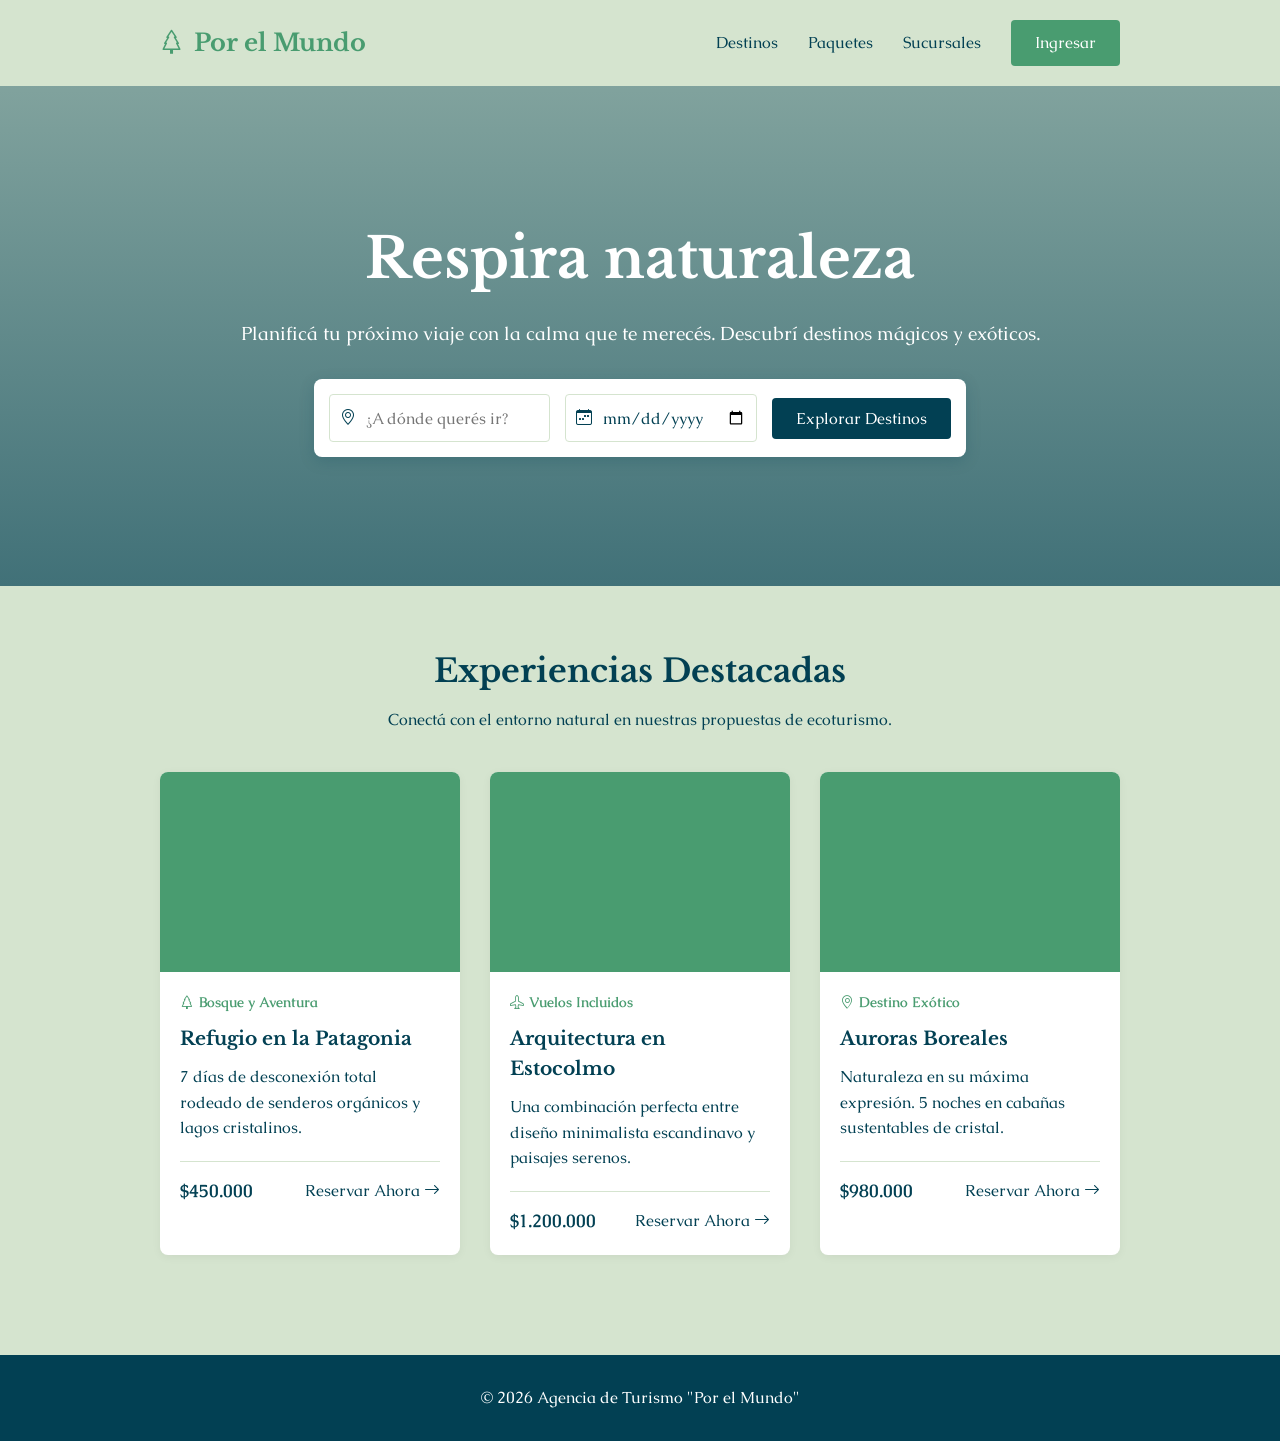
==== index.html @ 9a4b0fc3 "nuevo" ====
<!DOCTYPE html>
<html lang="es">
<head>
    <meta charset="UTF-8">
    <meta name="viewport" content="width=device-width, initial-scale=1.0">
    <title>Por el Mundo | Agencia de Turismo</title>
    
    <link rel="preconnect" href="https://fonts.googleapis.com">
    <link rel="preconnect" href="https://fonts.gstatic.com" crossorigin>
    <link href="https://fonts.googleapis.com/css2?family=Caudex:ital,wght@0,400;0,700;1,400&family=Libre+Baskerville:ital,wght@0,400;0,700;1,400&display=swap" rel="stylesheet">
    
    <link rel="stylesheet" href="https://cdn.jsdelivr.net/npm/bootstrap-icons@1.11.1/font/bootstrap-icons.css">
    
    <link rel="stylesheet" href="style/styles_i.css">
</head>
<body>

    <header class="cabecera">
        <div class="contenedor navbar">
            <div class="logo">
                <i class="bi bi-tree marca-icono"></i>
                <span class="marca-texto">Por el Mundo</span>
            </div>
            <nav class="menu">
                <a href="#">Destinos</a>
                <a href="#">Paquetes</a>
                <a href="#">Sucursales</a>
                <a href="ingreso.html" class="btn-primario" id="btnIngreso">Ingresar</a>
            </nav>
        </div>
    </header>

    <section class="hero">
        <div class="scrim"></div>
        <div class="contenedor hero-contenido">
            <h1>Respira naturaleza</h1>
            <p>Planificá tu próximo viaje con la calma que te merecés. Descubrí destinos mágicos y exóticos.</p>
            
            <form class="buscador-flotante" id="formBuscador">
              <div class="campo-busqueda">
                <i class="bi bi-geo-alt"></i>
                  <input type="text" id="inputDestino" placeholder="¿A dónde querés ir?">
              </div>

              <div class="campo-busqueda">
                <i class="bi bi-calendar-week"></i>
                  <input type="date">
              </div>

        <button type="submit" class="btn-accion">Explorar Destinos</button>
          
            </form>
        </div>
    </section>

    <main class="contenedor seccion-principal">
        <div class="encabezado-seccion">
            <h2>Experiencias Destacadas</h2>
            <p>Conectá con el entorno natural en nuestras propuestas de ecoturismo.</p>
        </div>

    <div class="reticula-tarjetas">
      <article class="tarjeta" id="cardPatagonia">
            <div class="tarjeta-imagen img-bosque"></div>
            <div class="tarjeta-cuerpo">
            <div class="tarjeta-etiqueta"><i class="bi bi-tree"></i> Bosque y Aventura</div>
            <h3>Refugio en la Patagonia</h3>
            <p>7 días de desconexión total rodeado de senderos orgánicos y lagos cristalinos.</p>
            <div class="tarjeta-pie">
                <span class="precio">$450.000</span>
                <a href="compra.html" class="enlace-hover">Reservar Ahora <i class="bi bi-arrow-right"></i></a>
            </div>
        </div>
      </article>

    <article class="tarjeta" id="cardEstocolmo">
        <div class="tarjeta-imagen img-vuelos"></div>
        <div class="tarjeta-cuerpo">
            <div class="tarjeta-etiqueta"><i class="bi bi-airplane"></i> Vuelos Incluidos</div>
            <h3>Arquitectura en Estocolmo</h3>
            <p>Una combinación perfecta entre diseño minimalista escandinavo y paisajes serenos.</p>
            <div class="tarjeta-pie">
                <span class="precio">$1.200.000</span>
                <a href="compra.html" class="enlace-hover">Reservar Ahora <i class="bi bi-arrow-right"></i></a>
            </div>
        </div>
    </article>

    <article class="tarjeta" id="cardAuroras">
        <div class="tarjeta-imagen img-nieve"></div>
        <div class="tarjeta-cuerpo">
            <div class="tarjeta-etiqueta"><i class="bi bi-geo-alt"></i> Destino Exótico</div>
            <h3>Auroras Boreales</h3>
            <p>Naturaleza en su máxima expresión. 5 noches en cabañas sustentables de cristal.</p>
            <div class="tarjeta-pie">
                <span class="precio">$980.000</span>
                <a href="compra.html" class="enlace-hover">Reservar Ahora <i class="bi bi-arrow-right"></i></a>
            </div>
        </div>
    </article>
</div>
    </main>

    <footer class="pie-pagina">
        <div class="contenedor">
            <p>&copy; 2026 Agencia de Turismo "Por el Mundo"</p>
        </div>
    </footer>
     
    <script src="js/index.js"></script>
</body>
</html>
---- style/styles_i.css ----
* {
    --fondo-principal: #D5E4CF; /* Verde menta pálido */
    --color-primario: #499C70;  /* Verde bosque medio */
    --contraste: #024053;       /* Azul petróleo profundo */
    --interaccion-hover: #136B69; /* Verde azulado */
    
    --fuente-titulos: 'Libre Baskerville', serif;
    --fuente-cuerpo: 'Caudex', serif;
    
    --ancho-maximo: 1000px;
}

* {
    margin: 0;
    padding: 0;
    box-sizing: border-box;
}

body {
    background-color: var(--fondo-principal);
    color: var(--contraste);
    font-family: var(--fuente-cuerpo);
    font-size: 16px;
    line-height: 1.6;
}

h1, h2, h3 {
    font-family: var(--fuente-titulos);
    font-weight: 700;
    color: var(--contraste);
}

a {
    text-decoration: none;
    color: var(--contraste);
    transition: color 0.3s ease;
}

.contenedor {
    width: 100%;
    max-width: var(--ancho-maximo);
    margin: 0 auto;
    padding: 0 20px;
}

.cabecera {
    background-color: var(--fondo-principal);
    padding: 20px 0;
}

.navbar {
    display: flex;
    flex-direction: column; /* Mobile: apilado */
    align-items: center;
    gap: 15px;
}

.logo {
    display: flex;
    align-items: center;
    gap: 10px;
    font-family: var(--fuente-titulos);
    font-size: 1.5rem;
    font-weight: 700;
    color: var(--color-primario);
}

.menu {
    display: flex;
    flex-direction: column; /* Mobile: enlaces apilados */
    gap: 15px;
    text-align: center;
}

/* ========================================================
   BOTONES E INTERACCIONES
======================================================== */
.btn-primario, .btn-accion {
    display: inline-block;
    background-color: var(--color-primario);
    color: #ffffff;
    padding: 10px 24px;
    border-radius: 4px;
    border: none;
    cursor: pointer;
    font-family: var(--fuente-cuerpo);
    font-size: 1rem;
    transition: background-color 0.3s ease;
}

.btn-accion {
    background-color: var(--contraste);
}

.btn-primario:hover, .btn-accion:hover {
    background-color: var(--interaccion-hover);
    color: #ffffff;
}

.enlace-hover:hover {
    color: var(--interaccion-hover);
}

/* ========================================================
   TRATAMIENTO HERO (IMAGEN + SCRIM)
======================================================== */
.hero {
    position: relative;
    width: 100%;
    height: 500px;
    /* Imagen de fondo simulada */
    background-image: url('https://images.unsplash.com/photo-1448375240586-882707db888b?ixlib=rb-4.0.3&auto=format&fit=crop&w=1920&q=80');
    background-size: cover;
    background-position: center;
    display: flex;
    align-items: center;
}

/* El Scrim exigido por la guía de estilos */
.scrim {
    position: absolute;
    top: 0;
    left: 0;
    width: 100%;
    height: 100%;
    background: linear-gradient(to bottom, rgba(2, 64, 83, 0.4), rgba(2, 64, 83, 0.7));
}

.hero-contenido {
    position: relative;
    z-index: 1;
    color: #ffffff;
    text-align: center;
}

.hero-contenido h1 {
    color: #ffffff;
    font-size: 2.5rem;
    margin-bottom: 15px;
}

.hero-contenido p {
    font-size: 1.2rem;
    margin-bottom: 30px;
}

/* Buscador Flotante */
.buscador-flotante {
    background-color: #ffffff;
    padding: 15px;
    border-radius: 8px;
    display: flex;
    flex-direction: column; /* Mobile: apilado */
    gap: 15px;
    box-shadow: 0 4px 15px rgba(2, 64, 83, 0.2);
}

.campo-busqueda {
    display: flex;
    align-items: center;
    gap: 10px;
    border: 1px solid var(--fondo-principal);
    padding: 10px;
    border-radius: 4px;
    color: var(--contraste);
}

.campo-busqueda input {
    border: none;
    outline: none;
    font-family: var(--fuente-cuerpo);
    font-size: 1rem;
    color: var(--contraste);
    width: 100%;
}

/* ========================================================
   ESTRUCTURA DE TARJETAS (CARDS)
======================================================== */
.seccion-principal {
    padding: 60px 20px;
}

.encabezado-seccion {
    text-align: center;
    margin-bottom: 40px;
}

.encabezado-seccion h2 {
    font-size: 2rem;
    margin-bottom: 10px;
}

/* Retícula basada en el concepto de 12 columnas (Mobile: 1 col) */
.reticula-tarjetas {
    display: grid;
    grid-template-columns: 1fr;
    gap: 30px;
}

.tarjeta {
    background-color: #ffffff;
    border-radius: 8px;
    overflow: hidden;
    box-shadow: 0 2px 10px rgba(0,0,0,0.05);
    transition: transform 0.3s ease;
}

.tarjeta:hover {
    transform: translateY(-5px);
}

.tarjeta-imagen {
    height: 200px;
    background-color: var(--color-primario);
    /* Fondos simulados para el ejemplo */
    background-size: cover;
    background-position: center;
}
.img-bosque { background-image: url('https://images.unsplash.com/photo-1511497584788-876760111969?auto=format&fit=crop&w=600&q=80'); }
.img-vuelos { background-image: url('https://images.unsplash.com/photo-1513622470522-26c3c8a854bc?auto=format&fit=crop&w=600&q=80'); }
.img-nieve { background-image: url('https://images.unsplash.com/photo-1517824806704-9040b037703b?auto=format&fit=crop&w=600&q=80'); }

.tarjeta-cuerpo {
    padding: 20px;
}

.tarjeta-etiqueta {
    font-size: 0.85rem;
    color: var(--color-primario);
    font-weight: bold;
    margin-bottom: 10px;
    display: flex;
    align-items: center;
    gap: 5px;
}

.tarjeta h3 {
    margin-bottom: 10px;
}

.tarjeta-pie {
    margin-top: 20px;
    display: flex;
    justify-content: space-between;
    align-items: center;
    border-top: 1px solid var(--fondo-principal);
    padding-top: 15px;
}

.precio {
    font-weight: bold;
    font-size: 1.1rem;
}

/* ========================================================
   PIE DE PÁGINA
======================================================== */
.pie-pagina {
    background-color: var(--contraste);
    color: #ffffff;
    text-align: center;
    padding: 30px 0;
    margin-top: 40px;
}

/* ========================================================
   MEDIA QUERIES (DESKTOP)
======================================================== */
@media (min-width: 768px) {
    .navbar {
        flex-direction: row;
        justify-content: space-between;
    }

    .menu {
        flex-direction: row;
        align-items: center;
        gap: 30px;
    }

    .hero-contenido h1 {
        font-size: 3.5rem;
    }

    .buscador-flotante {
        flex-direction: row;
        align-items: center;
        width: fit-content;
        margin: 0 auto;
    }

    /* En pantallas grandes, las tarjetas ocupan 1/3 del espacio (3 columnas) */
    .reticula-tarjetas {
        grid-template-columns: repeat(3, 1fr);
    }
}
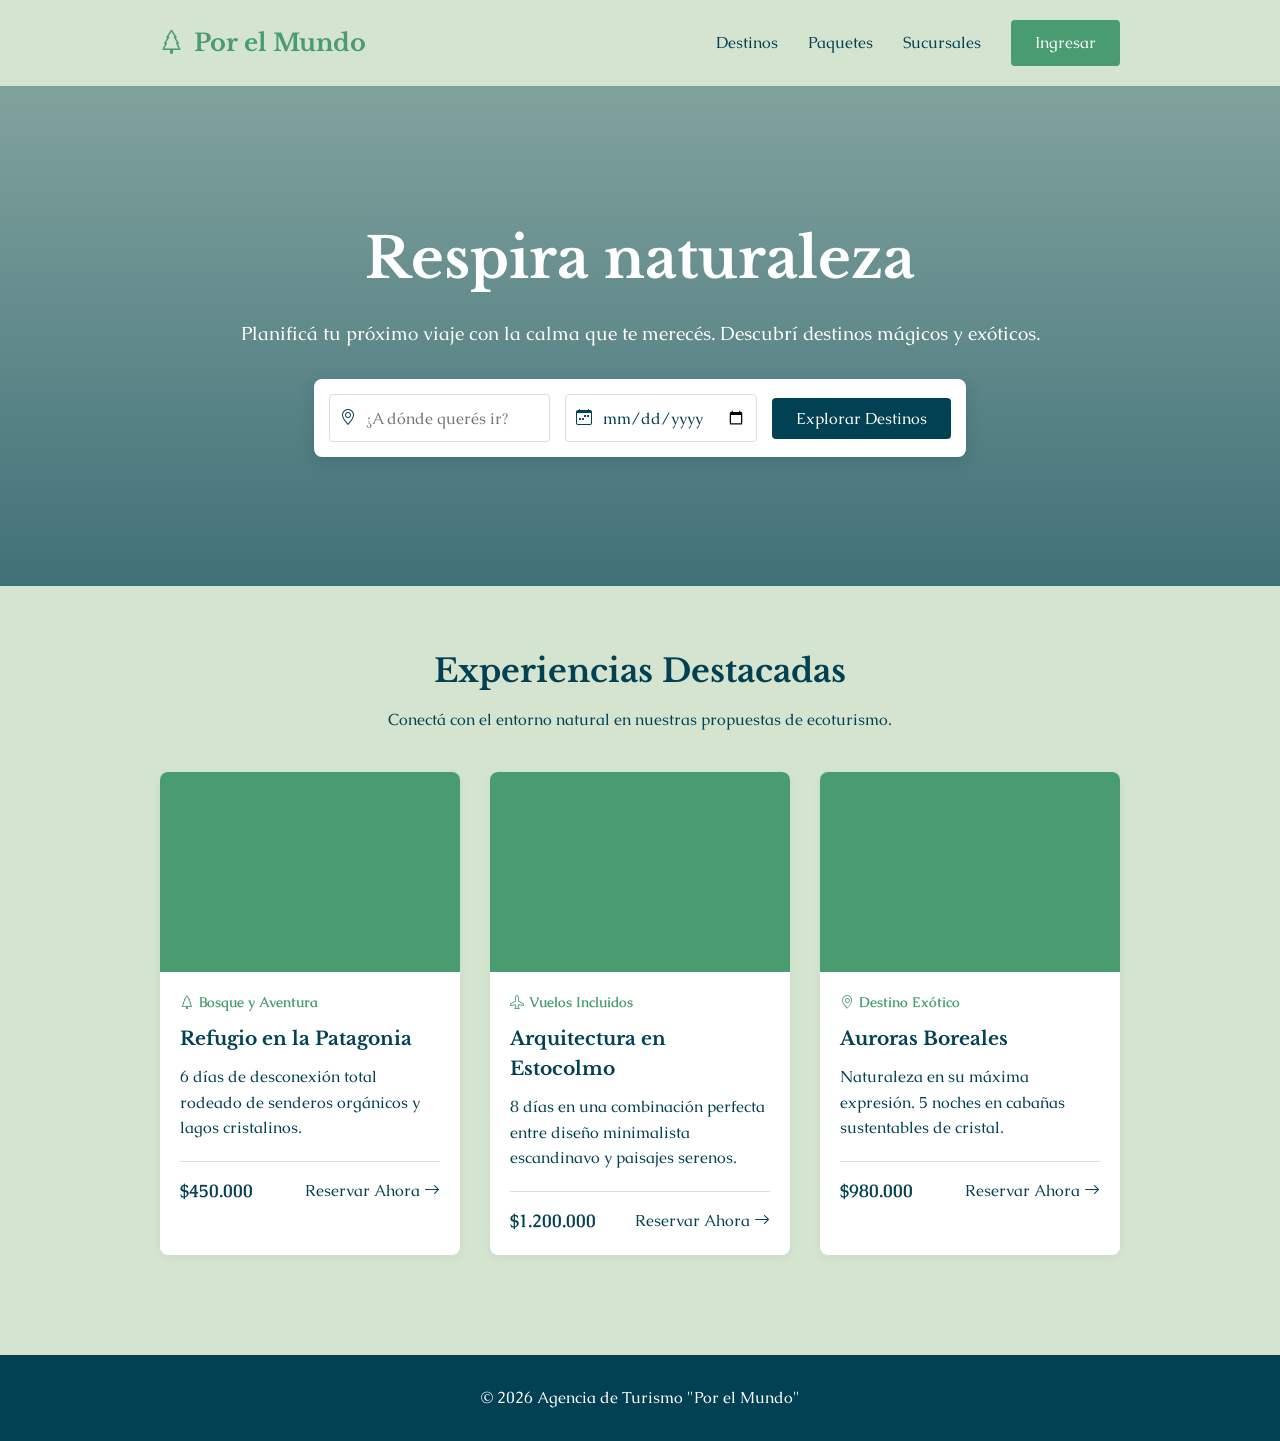
==== commit b9d1598a: "Nuevo" ====
--- a/index.html
+++ b/index.html
@@ -65,7 +65,7 @@
             <div class="tarjeta-cuerpo">
             <div class="tarjeta-etiqueta"><i class="bi bi-tree"></i> Bosque y Aventura</div>
             <h3>Refugio en la Patagonia</h3>
-            <p>7 días de desconexión total rodeado de senderos orgánicos y lagos cristalinos.</p>
+            <p>6 días de desconexión total rodeado de senderos orgánicos y lagos cristalinos.</p>
             <div class="tarjeta-pie">
                 <span class="precio">$450.000</span>
                 <a href="compra.html" class="enlace-hover">Reservar Ahora <i class="bi bi-arrow-right"></i></a>
@@ -78,7 +78,7 @@
         <div class="tarjeta-cuerpo">
             <div class="tarjeta-etiqueta"><i class="bi bi-airplane"></i> Vuelos Incluidos</div>
             <h3>Arquitectura en Estocolmo</h3>
-            <p>Una combinación perfecta entre diseño minimalista escandinavo y paisajes serenos.</p>
+            <p>8 días en una combinación perfecta entre diseño minimalista escandinavo y paisajes serenos.</p>
             <div class="tarjeta-pie">
                 <span class="precio">$1.200.000</span>
                 <a href="compra.html" class="enlace-hover">Reservar Ahora <i class="bi bi-arrow-right"></i></a>
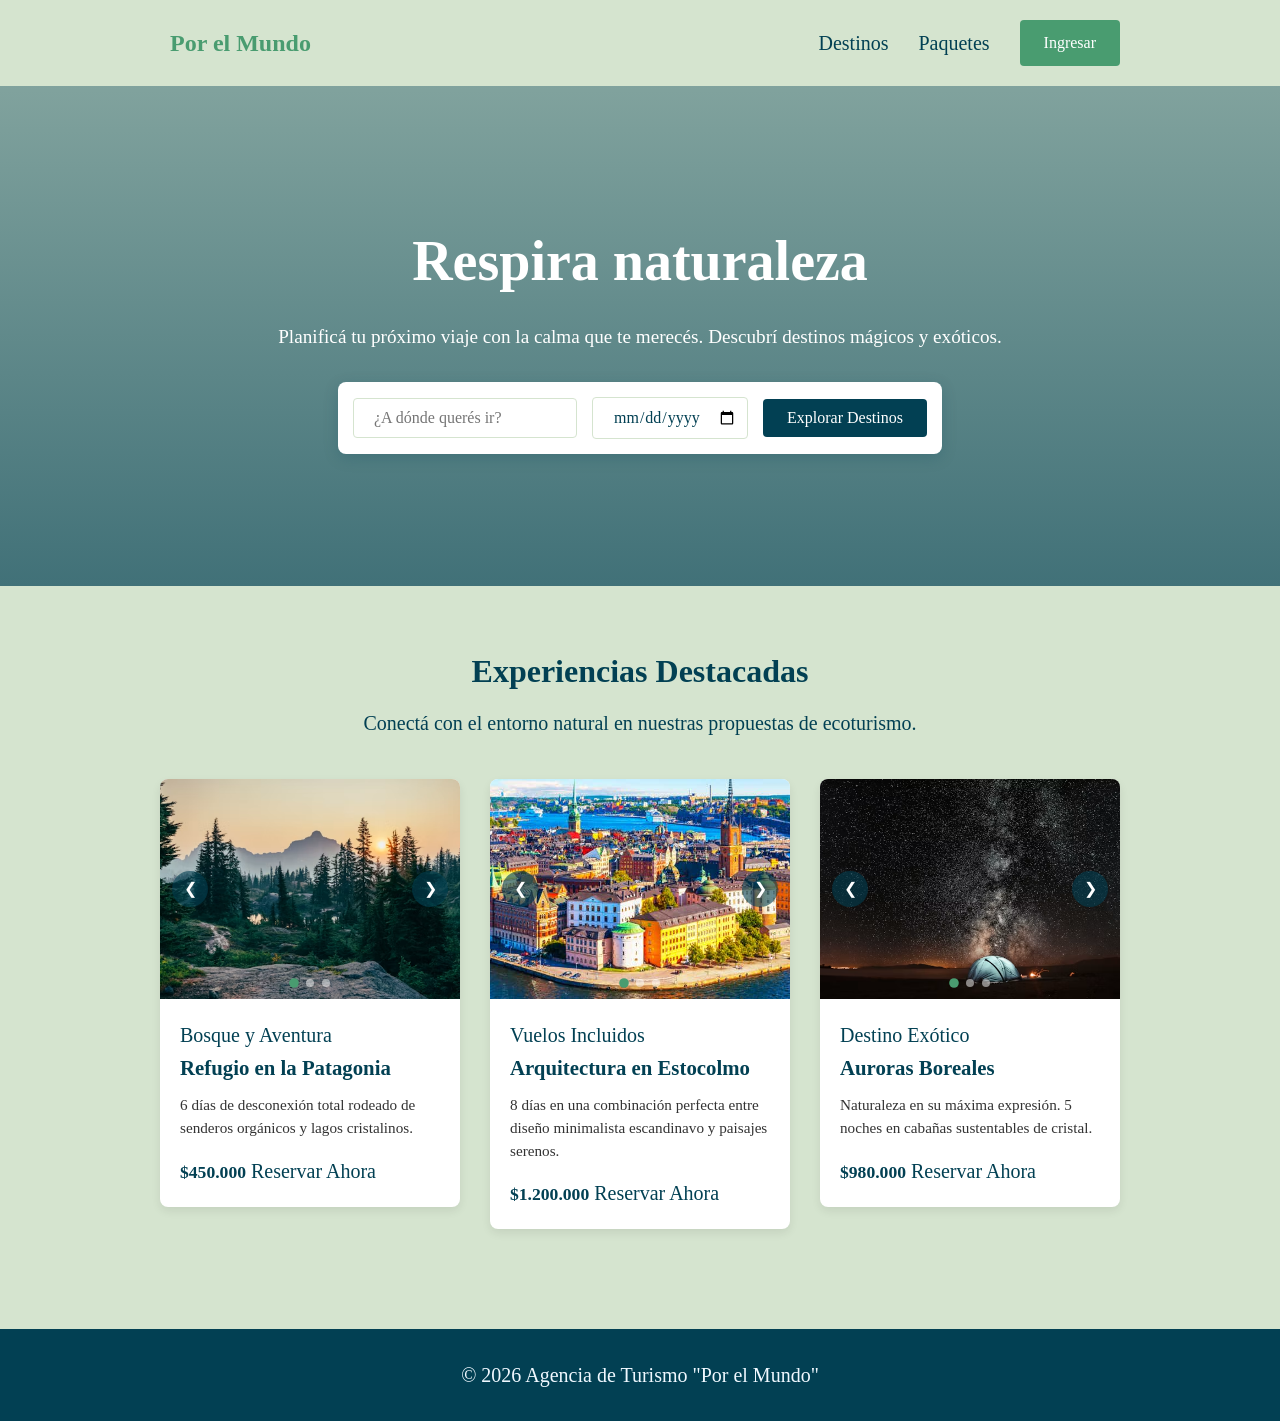
==== commit aab14550: "ultimo" ====
--- a/index.html
+++ b/index.html
@@ -4,13 +4,7 @@
     <meta charset="UTF-8">
     <meta name="viewport" content="width=device-width, initial-scale=1.0">
     <title>Por el Mundo | Agencia de Turismo</title>
-    
-    <link rel="preconnect" href="https://fonts.googleapis.com">
-    <link rel="preconnect" href="https://fonts.gstatic.com" crossorigin>
-    <link href="https://fonts.googleapis.com/css2?family=Caudex:ital,wght@0,400;0,700;1,400&family=Libre+Baskerville:ital,wght@0,400;0,700;1,400&display=swap" rel="stylesheet">
-    
-    <link rel="stylesheet" href="https://cdn.jsdelivr.net/npm/bootstrap-icons@1.11.1/font/bootstrap-icons.css">
-    
+    <link rel="icon" href="img/favicon.ico" type="image/x-icon">
     <link rel="stylesheet" href="style/styles_i.css">
 </head>
 <body>
@@ -22,9 +16,8 @@
                 <span class="marca-texto">Por el Mundo</span>
             </div>
             <nav class="menu">
-                <a href="#">Destinos</a>
-                <a href="#">Paquetes</a>
-                <a href="#">Sucursales</a>
+                <a href="Destinos.html">Destinos</a>
+                <a href="#experiencias">Paquetes</a>
                 <a href="ingreso.html" class="btn-primario" id="btnIngreso">Ingresar</a>
             </nav>
         </div>
@@ -33,7 +26,7 @@
     <section class="hero">
         <div class="scrim"></div>
         <div class="contenedor hero-contenido">
-            <h1>Respira naturaleza</h1>
+            <h1 id="respira">Respira naturaleza</h1>
             <p>Planificá tu próximo viaje con la calma que te merecés. Descubrí destinos mágicos y exóticos.</p>
             
             <form class="buscador-flotante" id="formBuscador">
@@ -55,13 +48,28 @@
 
     <main class="contenedor seccion-principal">
         <div class="encabezado-seccion">
-            <h2>Experiencias Destacadas</h2>
+            <h2 id="experiencias">Experiencias Destacadas</h2>
             <p>Conectá con el entorno natural en nuestras propuestas de ecoturismo.</p>
         </div>
 
     <div class="reticula-tarjetas">
-      <article class="tarjeta" id="cardPatagonia">
-            <div class="tarjeta-imagen img-bosque"></div>
+      <article class="tarjeta tarjeta-destino" id="cardPatagonia">
+    <div class="carrusel-contenedor" data-carrusel>
+        <div class="carrusel-slides">
+            <img src="img/Patagonia1.avif" class="carrusel-img activa">
+            <img src="img/Patagonia2.avif" class="carrusel-img">
+            <img src="img/Patagonia3.avif" class="carrusel-img">
+        </div>
+        
+        <button class="carrusel-btn prev" aria-label="Imagen anterior">&#10094;</button>
+        <button class="carrusel-btn next" aria-label="Siguiente imagen">&#10095;</button>
+        
+        <div class="carrusel-indicadores">
+            <span class="punto activo"></span>
+            <span class="punto"></span>
+            <span class="punto"></span>
+        </div>
+    </div>
             <div class="tarjeta-cuerpo">
             <div class="tarjeta-etiqueta"><i class="bi bi-tree"></i> Bosque y Aventura</div>
             <h3>Refugio en la Patagonia</h3>
@@ -73,8 +81,23 @@
         </div>
       </article>
 
-    <article class="tarjeta" id="cardEstocolmo">
-        <div class="tarjeta-imagen img-vuelos"></div>
+    <article class="tarjeta tarjeta-destino" id="cardEstocolmo">
+    <div class="carrusel-contenedor" data-carrusel>
+        <div class="carrusel-slides">
+            <img src="img/estocolmo.avif" class="carrusel-img activa">
+            <img src="img/estocolmo2.avif" class="carrusel-img">
+            <img src="img/estocolmo3.avif" class="carrusel-img">
+        </div>
+        
+        <button class="carrusel-btn prev" aria-label="Imagen anterior">&#10094;</button>
+        <button class="carrusel-btn next" aria-label="Siguiente imagen">&#10095;</button>
+        
+        <div class="carrusel-indicadores">
+            <span class="punto activo"></span>
+            <span class="punto"></span>
+            <span class="punto"></span>
+        </div>
+    </div>
         <div class="tarjeta-cuerpo">
             <div class="tarjeta-etiqueta"><i class="bi bi-airplane"></i> Vuelos Incluidos</div>
             <h3>Arquitectura en Estocolmo</h3>
@@ -86,8 +109,24 @@
         </div>
     </article>
 
-    <article class="tarjeta" id="cardAuroras">
-        <div class="tarjeta-imagen img-nieve"></div>
+    <article class="tarjeta tarjeta-destino" id="cardAuroras">
+    <div class="carrusel-contenedor" data-carrusel>
+        <div class="carrusel-slides">
+            <img src="img/aurora.avif" class="carrusel-img activa">
+            <img src="img/Aurora1.avif" class="carrusel-img">
+            <img src="img/Aurora2.avif" class="carrusel-img">
+        </div>
+        
+        <button class="carrusel-btn prev" aria-label="Imagen anterior">&#10094;</button>
+        <button class="carrusel-btn next" aria-label="Siguiente imagen">&#10095;</button>
+        
+        <div class="carrusel-indicadores">
+            <span class="punto activo"></span>
+            <span class="punto"></span>
+            <span class="punto"></span>
+        </div>
+    </div>
+    
         <div class="tarjeta-cuerpo">
             <div class="tarjeta-etiqueta"><i class="bi bi-geo-alt"></i> Destino Exótico</div>
             <h3>Auroras Boreales</h3>
@@ -98,12 +137,95 @@
             </div>
         </div>
     </article>
-</div>
+
+          <article class="tarjeta tarjeta-destino" id="cardCaribe" style="display: none;">
+    <div class="carrusel-contenedor" data-carrusel>
+        <div class="carrusel-slides">
+            <img src="img/parque1.avif" class="carrusel-img activa">
+            <img src="img/parque2.avif" class="carrusel-img">
+            <img src="img/parque3.avif" class="carrusel-img">
+        </div>
+        
+        <button class="carrusel-btn prev" aria-label="Imagen anterior">&#10094;</button>
+        <button class="carrusel-btn next" aria-label="Siguiente imagen">&#10095;</button>
+        
+        <div class="carrusel-indicadores">
+            <span class="punto activo"></span>
+            <span class="punto"></span>
+            <span class="punto"></span>
+        </div>
+    </div>
+            <div class="tarjeta-cuerpo">
+            <div class="tarjeta-etiqueta"><i class="bi bi-tree"></i> Mar y Arena</div>
+            <h3>Parque Nacional Cotubanamá</h3>
+            <p>10 días de desconexión total rodeado de aguas turquesas y playas de arena blanca.</p>
+            <div class="tarjeta-pie">
+                <span class="precio">$700.000</span>
+                <a href="compra.html" class="enlace-hover">Reservar Ahora <i class="bi bi-arrow-right"></i></a>
+            </div>
+        </div>
+      </article>
+
+    <article class="tarjeta tarjeta-destino" id="cardEgipto" style="display: none;">
+    <div class="carrusel-contenedor" data-carrusel>
+        <div class="carrusel-slides">
+            <img src="img/egipto.avif" class="carrusel-img activa">
+            <img src="img/egipto1.avif" class="carrusel-img">
+            <img src="img/egipto2.avif" class="carrusel-img">
+        </div>
+        
+        <button class="carrusel-btn prev" aria-label="Imagen anterior">&#10094;</button>
+        <button class="carrusel-btn next" aria-label="Siguiente imagen">&#10095;</button>
+        
+        <div class="carrusel-indicadores">
+            <span class="punto activo"></span>
+            <span class="punto"></span>
+            <span class="punto"></span>
+        </div>
+    </div>
+        <div class="tarjeta-cuerpo">
+            <div class="tarjeta-etiqueta"><i class="bi bi-airplane"></i> Un viaje al Pasado</div>
+            <h3>Egipto</h3>
+            <p>8 días conociendo pirámides, templos y el conocido río Nilo.</p>
+            <div class="tarjeta-pie">
+                <span class="precio">$1.000.000</span>
+                <a href="compra.html" class="enlace-hover">Reservar Ahora <i class="bi bi-arrow-right"></i></a>
+            </div>
+        </div>
+    </article>
+
+    <article class="tarjeta tarjeta-destino" id="cardAomori" style="display: none;">
+    <div class="carrusel-contenedor" data-carrusel>
+        <div class="carrusel-slides">
+            <img src="img/aomori.avif" alt="Canales de Venecia" class="carrusel-img activa">
+            <img src="img/Aomori1.avif" alt="Góndola en Venecia" class="carrusel-img">
+            <img src="img/Aomori2.avif" alt="Puente en Venecia" class="carrusel-img">
+        </div>
+        
+        <button class="carrusel-btn prev" aria-label="Imagen anterior">&#10094;</button>
+        <button class="carrusel-btn next" aria-label="Siguiente imagen">&#10095;</button>
+        
+        <div class="carrusel-indicadores">
+            <span class="punto activo"></span>
+            <span class="punto"></span>
+            <span class="punto"></span>
+        </div>
+    </div>
+        <div class="tarjeta-cuerpo">
+            <div class="tarjeta-etiqueta"><i class="bi bi-geo-alt"></i>Paisajes mágicos</div>
+            <h3>Aomori</h3>
+            <p>5 días rodeado de paisajes de ensueño.</p>
+            <div class="tarjeta-pie">
+                <span class="precio">$900.000</span>
+                <a href="compra.html" class="enlace-hover">Reservar Ahora <i class="bi bi-arrow-right"></i></a>
+            </div>
+        </div>
+    </article>
+    </div>
     </main>
-
     <footer class="pie-pagina">
         <div class="contenedor">
-            <p>&copy; 2026 Agencia de Turismo "Por el Mundo"</p>
+            <a href="#respira" style="color: aliceblue; cursor: default;" >&copy; 2026 Agencia de Turismo "Por el Mundo"</a>
         </div>
     </footer>
      
--- a/style/styles_i.css
+++ b/style/styles_i.css
@@ -1,9 +1,8 @@
-
 * {
-    --fondo-principal: #D5E4CF; /* Verde menta pálido */
-    --color-primario: #499C70;  /* Verde bosque medio */
-    --contraste: #024053;       /* Azul petróleo profundo */
-    --interaccion-hover: #136B69; /* Verde azulado */
+    --fondo-principal: #D5E4CF; 
+    --color-primario: #499C70;  
+    --contraste: #024053;       
+    --interaccion-hover: #136B69; 
     
     --fuente-titulos: 'Libre Baskerville', serif;
     --fuente-cuerpo: 'Caudex', serif;
@@ -21,13 +20,13 @@
     background-color: var(--fondo-principal);
     color: var(--contraste);
     font-family: var(--fuente-cuerpo);
-    font-size: 16px;
+    font-size: 20px;
     line-height: 1.6;
 }
 
 h1, h2, h3 {
     font-family: var(--fuente-titulos);
-    font-weight: 700;
+    font-weight: 800;
     color: var(--contraste);
 }
 
@@ -51,7 +50,7 @@
 
 .navbar {
     display: flex;
-    flex-direction: column; /* Mobile: apilado */
+    flex-direction: column;
     align-items: center;
     gap: 15px;
 }
@@ -68,14 +67,12 @@
 
 .menu {
     display: flex;
-    flex-direction: column; /* Mobile: enlaces apilados */
+    flex-direction: column; 
     gap: 15px;
     text-align: center;
 }
 
-/* ========================================================
-   BOTONES E INTERACCIONES
-======================================================== */
+
 .btn-primario, .btn-accion {
     display: inline-block;
     background-color: var(--color-primario);
@@ -102,14 +99,11 @@
     color: var(--interaccion-hover);
 }
 
-/* ========================================================
-   TRATAMIENTO HERO (IMAGEN + SCRIM)
-======================================================== */
+
 .hero {
     position: relative;
     width: 100%;
     height: 500px;
-    /* Imagen de fondo simulada */
     background-image: url('https://images.unsplash.com/photo-1448375240586-882707db888b?ixlib=rb-4.0.3&auto=format&fit=crop&w=1920&q=80');
     background-size: cover;
     background-position: center;
@@ -117,7 +111,6 @@
     align-items: center;
 }
 
-/* El Scrim exigido por la guía de estilos */
 .scrim {
     position: absolute;
     top: 0;
@@ -145,13 +138,13 @@
     margin-bottom: 30px;
 }
 
-/* Buscador Flotante */
+
 .buscador-flotante {
     background-color: #ffffff;
     padding: 15px;
     border-radius: 8px;
     display: flex;
-    flex-direction: column; /* Mobile: apilado */
+    flex-direction: column; 
     gap: 15px;
     box-shadow: 0 4px 15px rgba(2, 64, 83, 0.2);
 }
@@ -175,9 +168,7 @@
     width: 100%;
 }
 
-/* ========================================================
-   ESTRUCTURA DE TARJETAS (CARDS)
-======================================================== */
+
 .seccion-principal {
     padding: 60px 20px;
 }
@@ -192,11 +183,15 @@
     margin-bottom: 10px;
 }
 
-/* Retícula basada en el concepto de 12 columnas (Mobile: 1 col) */
 .reticula-tarjetas {
     display: grid;
-    grid-template-columns: 1fr;
+    grid-template-columns: repeat(3, 1fr);
     gap: 30px;
+    align-items: start;
+}
+
+.tarjeta {
+    width: 100%;
 }
 
 .tarjeta {
@@ -211,52 +206,137 @@
     transform: translateY(-5px);
 }
 
-.tarjeta-imagen {
-    height: 200px;
-    background-color: var(--color-primario);
-    /* Fondos simulados para el ejemplo */
-    background-size: cover;
-    background-position: center;
-}
-.img-bosque { background-image: url('https://images.unsplash.com/photo-1511497584788-876760111969?auto=format&fit=crop&w=600&q=80'); }
-.img-vuelos { background-image: url('https://images.unsplash.com/photo-1513622470522-26c3c8a854bc?auto=format&fit=crop&w=600&q=80'); }
-.img-nieve { background-image: url('https://images.unsplash.com/photo-1517824806704-9040b037703b?auto=format&fit=crop&w=600&q=80'); }
+
+.tarjeta-destino {
+    background-color: #ffffff;
+    border-radius: 8px;
+    overflow: hidden;
+    box-shadow: 0 4px 10px rgba(0, 0, 0, 0.08);
+    display: flex;
+    flex-direction: column;
+    width: 100%; 
+    margin-bottom: 0;
+}
 
 .tarjeta-cuerpo {
     padding: 20px;
 }
 
-.tarjeta-etiqueta {
-    font-size: 0.85rem;
-    color: var(--color-primario);
-    font-weight: bold;
+.tarjeta-cuerpo h3 {
+    font-family: var(--fuente-titulos);
+    color: var(--contraste);
     margin-bottom: 10px;
-    display: flex;
-    align-items: center;
-    gap: 5px;
-}
-
-.tarjeta h3 {
-    margin-bottom: 10px;
-}
-
-.tarjeta-pie {
-    margin-top: 20px;
-    display: flex;
-    justify-content: space-between;
-    align-items: center;
-    border-top: 1px solid var(--fondo-principal);
-    padding-top: 15px;
-}
-
+    font-size: 1.3rem;
+}
+
+.tarjeta-cuerpo p {
+    font-family: var(--fuente-cuerpo);
+    color: #333333;
+    font-size: 0.95rem;
+    line-height: 1.5;
+    margin-bottom: 15px;
+}
+
+.btn-tarjeta {
+    background-color: var(--contraste);
+    color: #ffffff;
+    border: none;
+    padding: 10px 15px;
+    font-family: var(--fuente-cuerpo);
+    border-radius: 4px;
+    cursor: pointer;
+    transition: background-color 0.3s ease;
+}
+
+.btn-tarjeta:hover {
+    background-color: var(--hover);
+}
+
+.carrusel-contenedor {
+    position: relative;
+    width: 100%;
+    height: 220px;
+    overflow: hidden;
+}
+
+.carrusel-slides {
+    width: 100%;
+    height: 100%;
+    position: relative;
+}
+
+.carrusel-img {
+    width: 100%;
+    height: 100%;
+    object-fit: cover;
+    position: absolute;
+    top: 0;
+    left: 0;
+    opacity: 0;
+    transition: opacity 0.5s ease-in-out;
+    z-index: 1;
+}
+
+.carrusel-img.activa {
+    opacity: 1;
+    z-index: 2;
+}
+
+.carrusel-btn {
+    position: absolute;
+    top: 50%;
+    transform: translateY(-50%);
+    background-color: rgba(2, 64, 83, 0.6); 
+    color: #ffffff;
+    border: none;
+    width: 36px;
+    height: 36px;
+    border-radius: 50%;
+    cursor: pointer;
+    font-size: 1rem;
+    z-index: 10;
+    display: flex;
+    align-items: center;
+    justify-content: center;
+    transition: background-color 0.3s ease;
+}
+
+.carrusel-btn:hover {
+    background-color: var(--hover);
+}
+
+.carrusel-btn.prev { left: 12px; }
+.carrusel-btn.next { right: 12px; }
+
+.carrusel-indicadores {
+    position: absolute;
+    bottom: 12px;
+    left: 50%;
+    transform: translateX(-50%);
+    display: flex;
+    gap: 8px;
+    z-index: 10;
+}
+
+.punto {
+    width: 8px;
+    height: 8px;
+    background-color: rgba(255, 255, 255, 0.5);
+    border-radius: 50%;
+    cursor: pointer;
+    transition: background-color 0.3s ease, transform 0.2s ease;
+}
+
+.punto.activo {
+    background-color: var(--color-primario); /* Verde bosque para el estado activo */
+    transform: scale(1.2);
+}
 .precio {
     font-weight: bold;
     font-size: 1.1rem;
 }
 
-/* ========================================================
-   PIE DE PÁGINA
-======================================================== */
+
 .pie-pagina {
     background-color: var(--contraste);
     color: #ffffff;
@@ -265,9 +345,6 @@
     margin-top: 40px;
 }
 
-/* ========================================================
-   MEDIA QUERIES (DESKTOP)
-======================================================== */
 @media (min-width: 768px) {
     .navbar {
         flex-direction: row;
@@ -290,9 +367,7 @@
         width: fit-content;
         margin: 0 auto;
     }
-
-    /* En pantallas grandes, las tarjetas ocupan 1/3 del espacio (3 columnas) */
     .reticula-tarjetas {
         grid-template-columns: repeat(3, 1fr);
     }
-}+}
